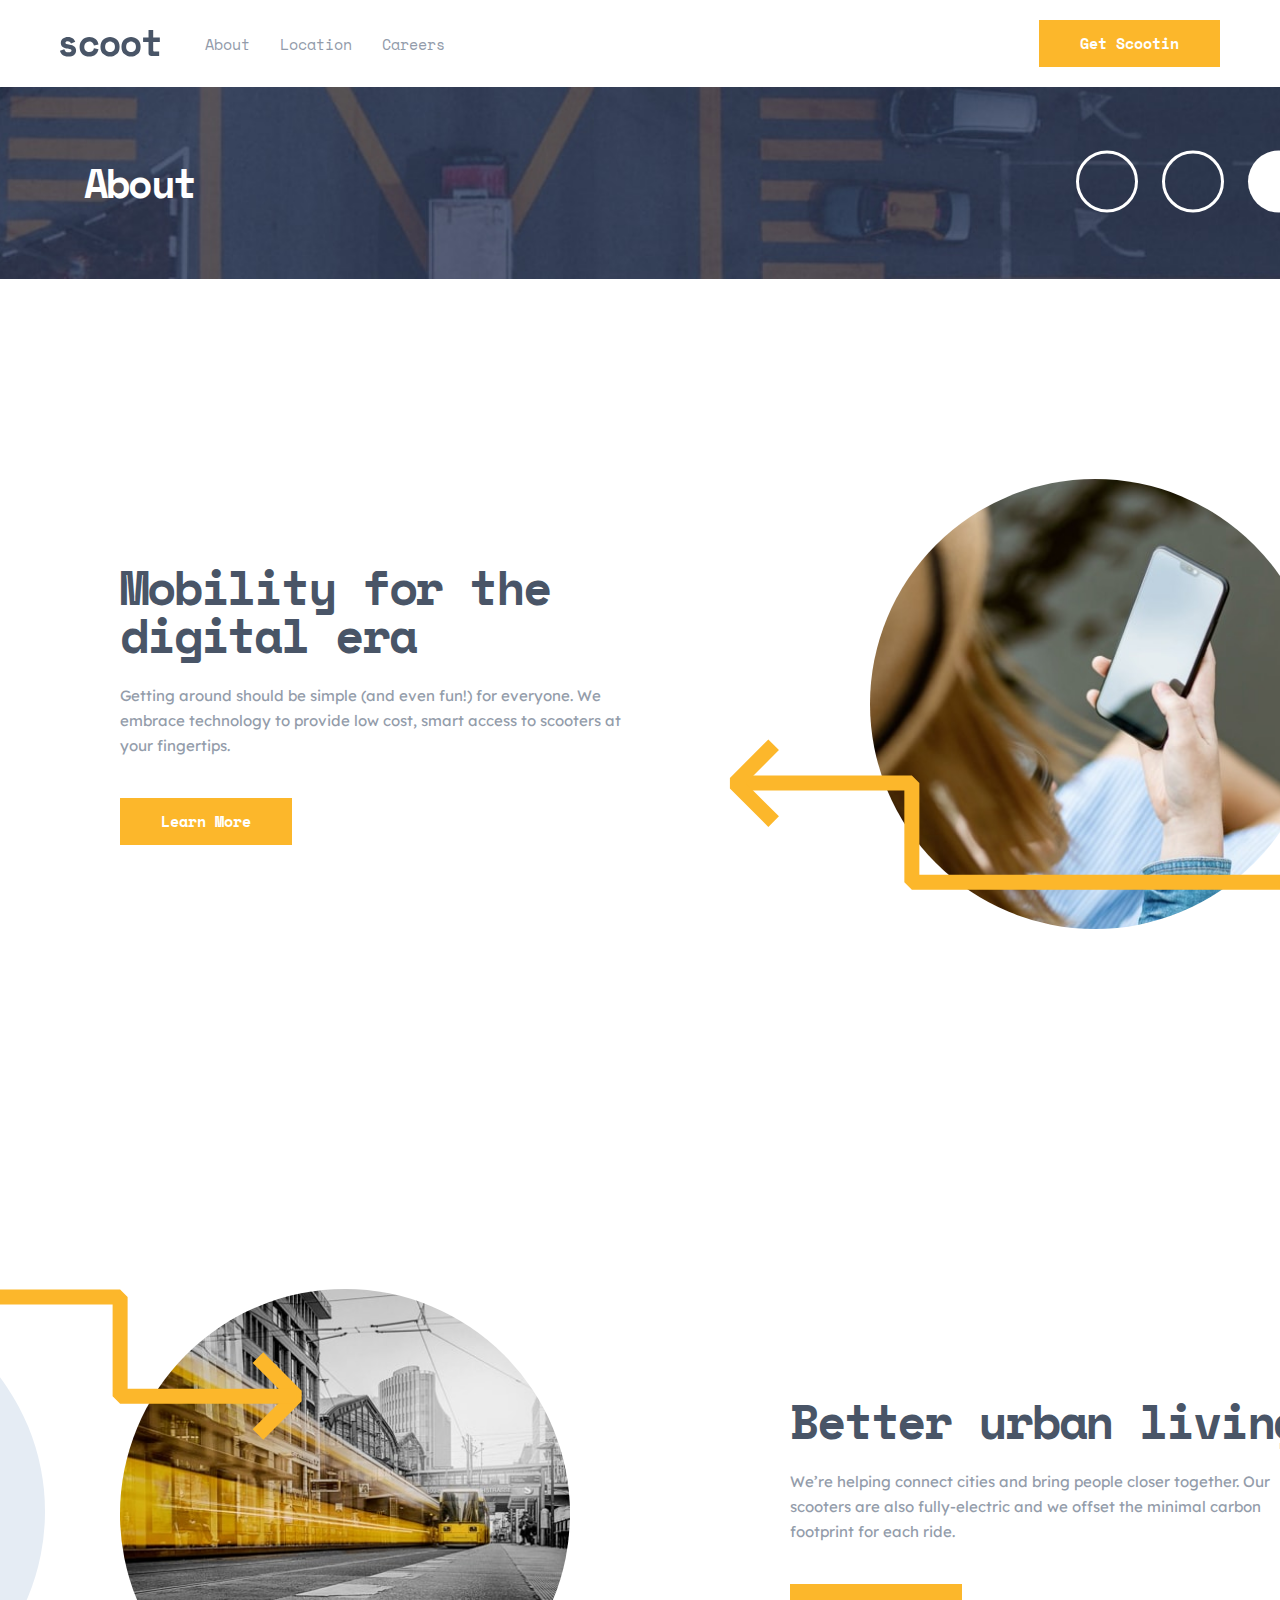
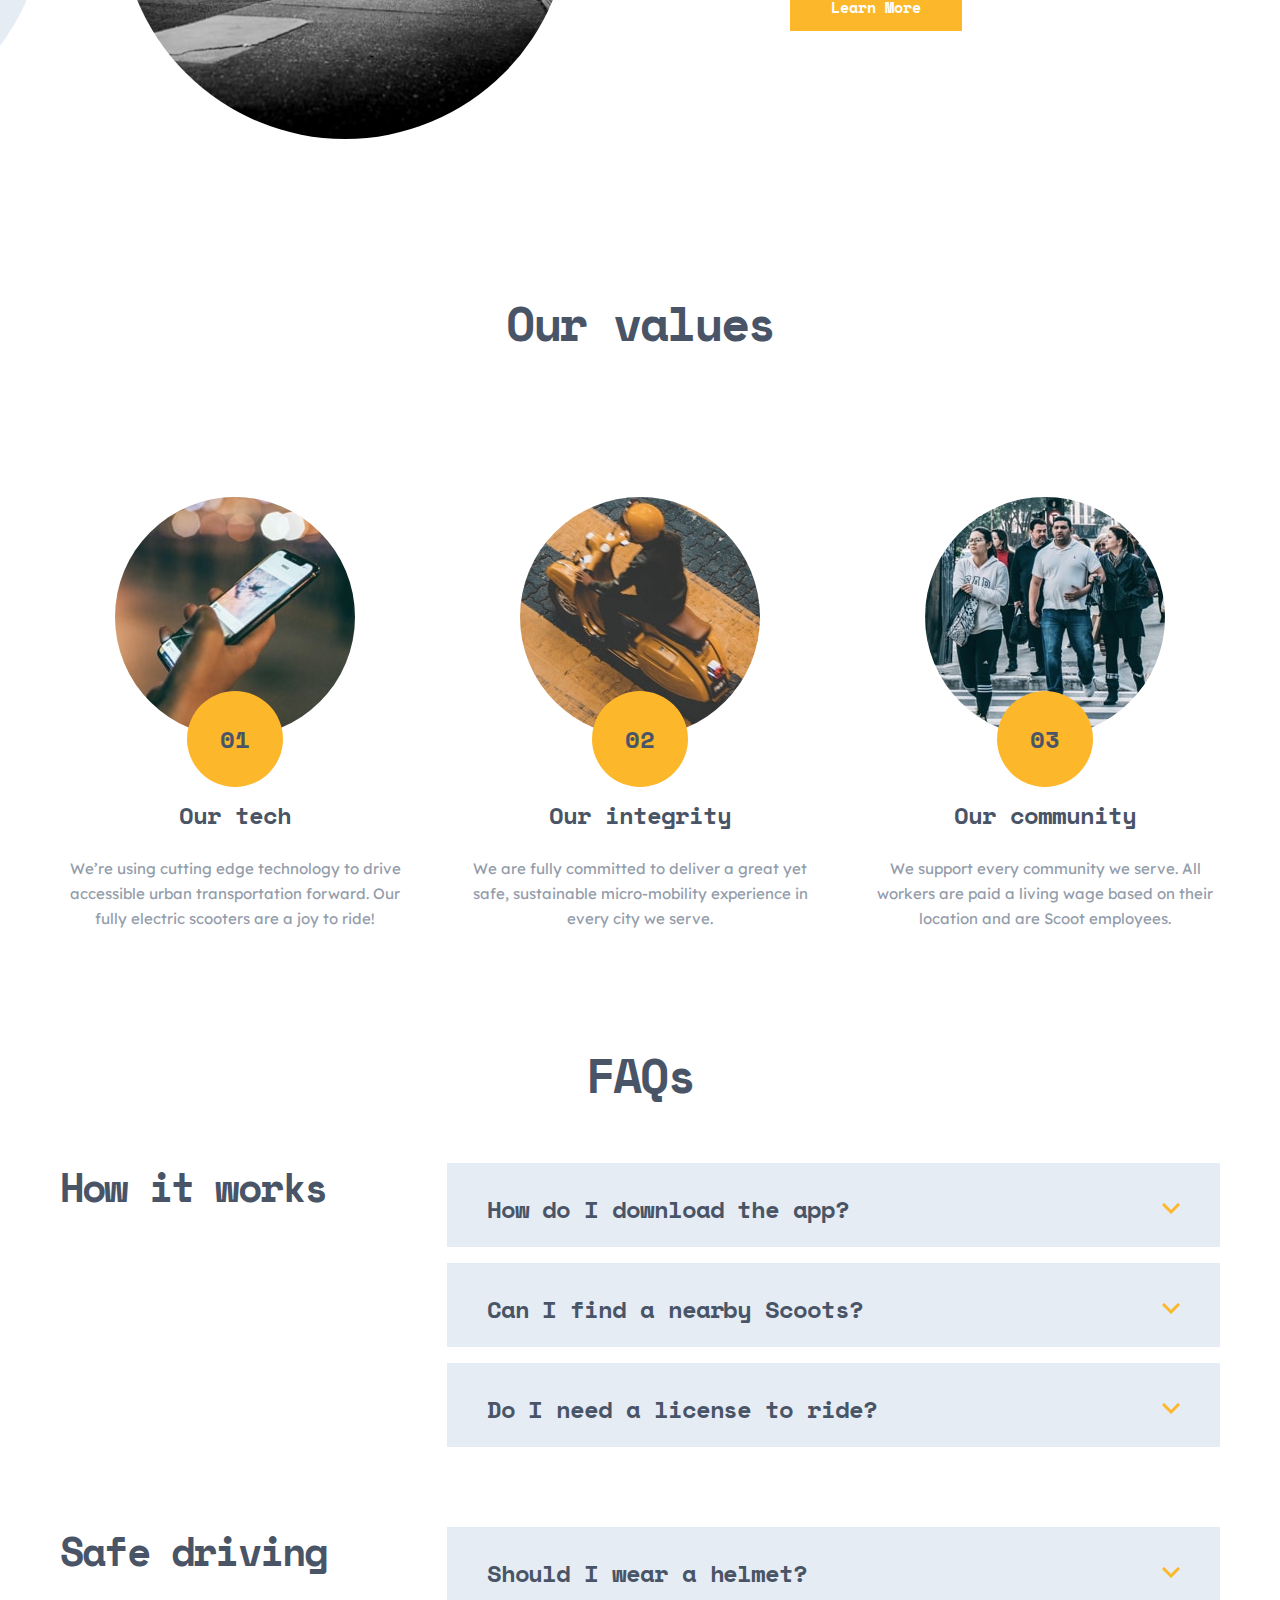
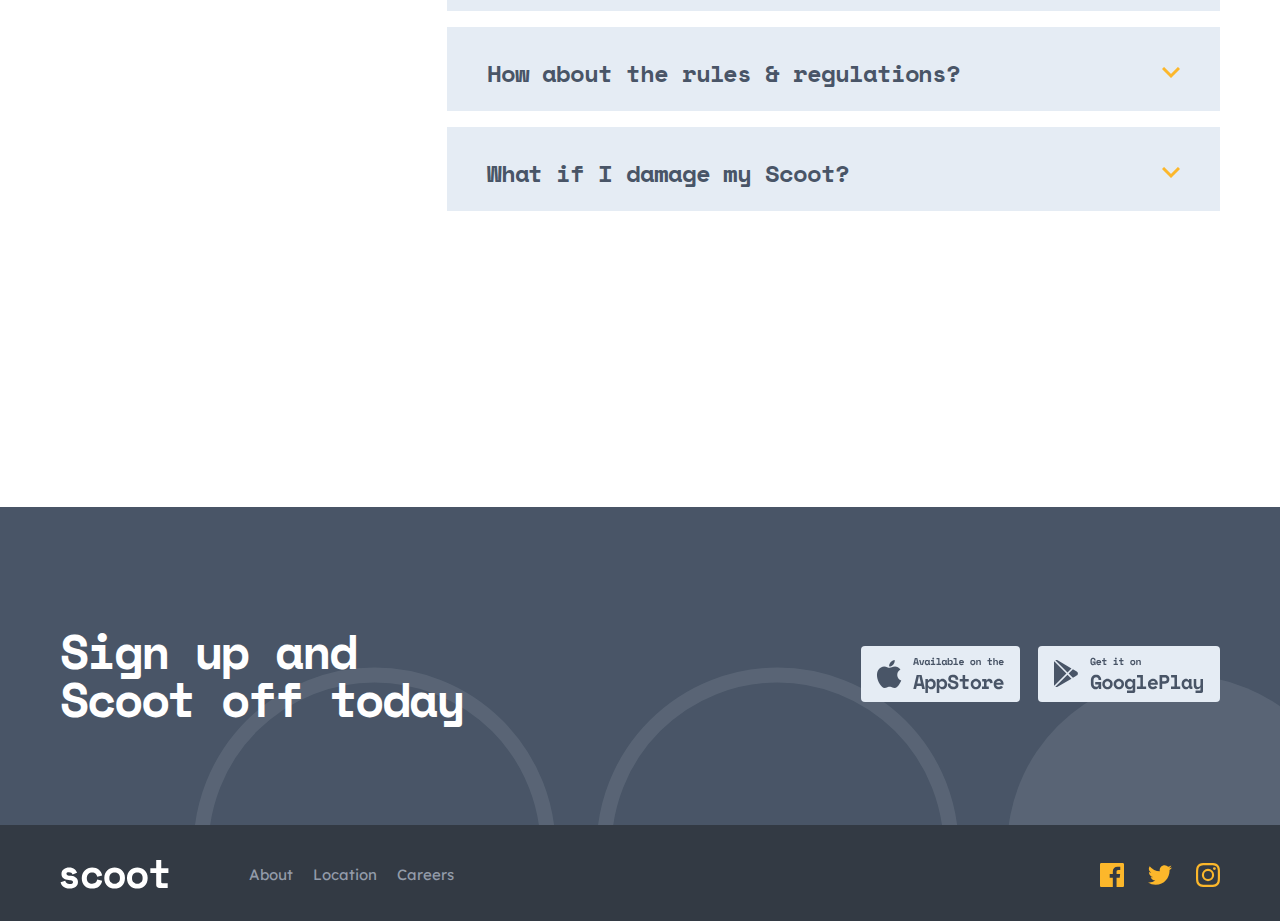
==== about.html @ 7768d201 "petit changement sur la page index et about page" ====
<!DOCTYPE html>
<html lang="en">
  <head>
    <meta charset="UTF-8" />
    <meta name="viewport" content="width=device-width, initial-scale=1.0" />
    <title>Scoot - About</title>
    <link rel="stylesheet" href="./css/about.css" />
    <script src="./js/script.js" defer></script>
  </head>
  <body>
    <div class="modal"></div>

    <nav class="nav container">
      <button type="button" class="nav__hamburger">
        <span class="sr-only">Toggle navigation menu</span>
      </button>
      <a href="index.html" class="logo nav__logo">
        <span class="sr-only">Scoot</span>
      </a>
      <div class="nav__links--mobile">
        <ul>
          <li><a href="about.html" class="link">About</a></li>
          <li><a href="locations.html" class="link">Location</a></li>
          <li><a href="careers.html" class="link">Careers</a></li>
        </ul>
        <a class="btn nav__btn--mobile" href="#download">Get Scootin</a>
      </div>
      <ul class="nav__links links">
        <li><a href="about.html" class="link">About</a></li>
        <li><a href="locations.html" class="link">Location</a></li>
        <li><a href="careers.html" class="link">Careers</a></li>
      </ul>
      <a class="btn nav__btn" href="#download">Get Scootin</a>
    </nav>

    <header class="design-header">
      <div class="container">
        <div class="heading-container">
          <h3>About</h3>
        </div>
      </div>
      <img
        class="white-circles"
        src="./assets/patterns/white-circles.svg"
        alt="" />
    </header>

    <main id="main">
      <div class="position-container">
        <section class="info arrow-pos-1 reverse container">
          <img
            src="./assets/images/digital-era.jpg"
            alt="Person looking at their phone" />
          <div class="info__content">
            <h2>Mobility for the digital era</h2>
            <p>
              Getting around should be simple (and even fun!) for everyone. We
              embrace technology to provide low cost, smart access to scooters
              at your fingertips.
            </p>
            <a href="./about.html" class="btn">Learn More</a>
          </div>
        </section>
      </div>

      <div class="position-container">
        <section class="info .info-2 arrow-pos-2 container">
          <img src="./assets/images/better-living.jpg" alt="City buildings" />
          <div class="info__content">
            <h2>Better urban living</h2>
            <p>
              We’re helping connect cities and bring people closer together. Our
              scooters are also fully-electric and we offset the minimal carbon
              footprint for each ride.
            </p>
            <a href="./locations.html" class="btn">Learn More</a>
          </div>
        </section>
      </div>

      <section class="values">
        <div class="container">
          <h2>Our values</h2>
          <div class="card-container">
            <article class="card">
              <div class="img-box">
                <img
                  src="./assets/images/our-tech.jpg"
                  alt="Persons hand holding a phone" />
                <div class="number__box">
                  <p class="number">01</p>
                </div>
              </div>
              <div class="content-box">
                <h4>Our tech</h4>
                <p>
                  We’re using cutting edge technology to drive accessible urban
                  transportation forward. Our fully electric scooters are a joy
                  to ride!
                </p>
              </div>
            </article>

            <article class="card">
              <div class="img-box">
                <img
                  src="./assets/images/our-integrity.jpg"
                  alt="Person on a bike" />
                <div class="number__box">
                  <p class="number">02</p>
                </div>
              </div>
              <div class="content-box">
                <h4>Our integrity</h4>
                <p>
                  We are fully committed to deliver a great yet safe,
                  sustainable micro-mobility experience in every city we serve.
                </p>
              </div>
            </article>

            <article class="card">
              <div class="img-box">
                <img
                  src="./assets/images/our-community.jpg"
                  alt="group of people walking" />
                <div class="number__box">
                  <p class="number">03</p>
                </div>
              </div>
              <div class="content-box">
                <h4>Our community</h4>
                <p>
                  We support every community we serve. All workers are paid a
                  living wage based on their location and are Scoot employees.
                </p>
              </div>
            </article>
          </div>
        </div>
      </section>

      <section class="faq">
        <div class="container">
          <h2>FAQs</h2>
          <div class="faq__section">
            <h3>How it works</h3>
            <div class="accordion__body">
              <div class="accordion">
                <div class="accordion__item">
                  <div class="accordion__title">
                    <h4 class="label">How do I download the app?</h4>
                    <img src="./assets/icons/chevron.svg" alt="" />
                  </div>
                  <p class="content">
                    To download the Scoot app, you can search “Scoot” in both
                    the App and Google Play stores. An even simpler way to do it
                    would be to click the relevant link at the bottom of this
                    page and you’ll be re-directed to the correct page.
                  </p>
                </div>

                <div class="accordion__item">
                  <div class="accordion__title">
                    <h4 class="label">Can I find a nearby Scoots?</h4>
                    <img src="./assets/icons/chevron.svg" alt="" />
                  </div>
                  <p class="content">
                    Definitely! Simply open up the app and allow us to find your
                    location while using it. We'll show you all of the closest
                    Scoots and some extra useful information.
                  </p>
                </div>

                <div class="accordion__item">
                  <div class="accordion__title">
                    <h4 class="label">Do I need a license to ride?</h4>
                    <img src="./assets/icons/chevron.svg" alt="" />
                  </div>
                  <p class="content">
                    Yup! We provide information inside the app regarding local
                    laws and the license you need to be able to ride our Scoots.
                  </p>
                </div>
              </div>
            </div>
          </div>

          <div class="faq__section">
            <h3>Safe driving</h3>
            <div class="accordion">
              <div class="accordion__item">
                <div class="accordion__title">
                  <h4 class="label">Should I wear a helmet?</h4>
                  <img src="./assets/icons/chevron.svg" alt="" />
                </div>
                <p class="content">
                  Yes, please do! All cities have different laws. But we
                  strongly strongly strongly recommend always wearing a helmet
                  regardless of the local laws. We like you and we want you to
                  be as safe as possible while Scooting.
                </p>
              </div>

              <div class="accordion__item">
                <div class="accordion__title">
                  <h4 class="label">How about the rules & regulations?</h4>
                  <img src="./assets/icons/chevron.svg" alt="" />
                </div>
                <p class="content">
                  Now is not the time to be a rule breaker. Be sure you're
                  complying with all local laws and regulations. Also, just be a
                  good human being. Be sure not to park your Scoot where it can
                  block access to buildings or get in people's way.
                </p>
              </div>

              <div class="accordion__item">
                <div class="accordion__title">
                  <h4 class="label">What if I damage my Scoot?</h4>
                  <img src="./assets/icons/chevron.svg" alt="" />
                </div>
                <p class="content">
                  Be sure to read our terms and conditions carefully. Not the
                  most fun job we know but we make it as clear as possible.
                  There's an option to add insurance for each trip, or you can
                  sign up for annual insurance if you're a regular Scooter.
                </p>
              </div>
            </div>
          </div>
        </div>
      </section>

      <!-- AVANT FOOTER -->
      <section class="cta">
        <div class="container">
          <div class="cta__title">
            <h2>Sign up and Scoot off today</h2>
          </div>
          <div class="cta__buttons">
            <a href="#"
              ><img src="./assets/icons/Apple.svg" alt="App Store"
            /></a>
            <a href="#"
              ><img src="./assets/icons/GooglePlay.svg" alt="Google Play Store"
            /></a>
          </div>
        </div>
      </section>
    </main>

    <!-- FOOTER -->
    <footer class="footer">
      <div class="container">
        <div class="footer__links">
          <img src="./assets/scoot.svg" alt="scoot" />
          <ul class="footer__list">
            <li><a href="./about.html">About</a></li>
            <li><a href="./locations.html">Location</a></li>
            <li><a href="./careers.html">Careers</a></li>
          </ul>
          <div class="social__icons">
            <img src="./assets/icons/facebook.svg" alt="facebook" />
            <img src="./assets/icons/twitter.svg" alt="twitter" />
            <img src="./assets/icons/instagram.svg" alt="instagram" />
          </div>
        </div>
      </div>
    </footer>
  </body>
</html>
---- css/about.css ----
@import url("https://fonts.googleapis.com/css2?family=Lexend+Deca:wght@200;300;400&family=Space+Mono:wght@400;700&display=swap");
* {
  margin: 0;
  padding: 0;
  box-sizing: border-box;
}

html {
  font-size: 62.5%;
  overflow-x: hidden;
  min-width: 100vw;
}

body {
  font-family: "Lexend Deca", sans-serif;
  overflow-x: hidden;
  min-width: 100vw;
}
body h1,
body h2,
body h3,
body h4 {
  font-family: "Space Mono", monospace;
  color: #495567;
}
body h1 {
  font-size: 5.6rem;
  line-height: 5.6rem;
  letter-spacing: -2.5px;
}
body h2 {
  font-size: 4.8rem;
  font-weight: 700;
  line-height: 4.8rem;
  letter-spacing: -2.14px;
}
body h3 {
  font-size: 4rem;
  line-height: 4.8rem;
  letter-spacing: -1.79px;
}
body h4 {
  font-size: 2.4rem;
  line-height: 2.8rem;
  letter-spacing: -1.07px;
}
body p {
  font-size: 1.5rem;
  font-weight: 400;
  line-height: 2.5rem;
  color: #939caa;
}
body ul {
  list-style: none;
}
body a {
  text-decoration: none;
  color: #939caa;
}
body section {
  padding-top: 12rem;
}
body img {
  max-width: 100%;
}

.container {
  max-width: 120rem;
  margin: 0 auto;
  padding-inline: 2rem;
}

/* ----------------------- */
/* Navmenu */
/* ----------------------- */
.modal {
  background: linear-gradient(rgba(0, 0, 0, 0.85), rgba(0, 0, 0, 0.75));
  opacity: 0;
  transition: 0.2s ease-in;
}

.modal--active {
  position: fixed;
  inset: 0;
  opacity: 1;
  z-index: 1;
}

.nav {
  display: flex;
  flex-direction: row;
  justify-content: space-between;
  align-items: center;
  background: #fff;
  padding-block: 2rem;
  z-index: 1;
  position: relative;
}

.nav__logo {
  background: url("../assets/logo.svg") no-repeat center/contain;
  display: inline-block;
  width: 7.5rem;
  height: 2rem;
  margin: 0 auto;
}

.nav__links--mobile {
  display: flex;
  flex-direction: column;
  justify-content: space-between;
  align-items: flex-start;
  background-color: #495567;
  text-align: left;
  position: absolute;
  top: 8.7rem;
  left: -100%;
  width: 25.6rem;
  visibility: hidden;
  opacity: 0;
  height: calc(100vh - 6.4rem);
  padding: 4rem 1.5rem 1.5rem;
  transition: left 0.2s ease-out, opacity 0.2s ease-out;
}

.nav__links--mobile .link {
  color: #fff;
}

.nav__links--mobile .link:hover {
  color: #fcb72b;
}

.nav__links--active {
  visibility: visible;
  opacity: 1;
  left: 0;
}

.nav__hamburger {
  background: url("../assets/icons/hamburger.svg") no-repeat center/cover;
  width: 2rem;
  height: 1.6rem;
  display: inline-block;
  border: none;
  cursor: pointer;
}

.nav__hamburger:focus {
  outline: 3px dashed #fcb72b;
}

.nav__hamburger--active {
  background: url("../assets/icons/close.svg") no-repeat center/cover;
}

.nav__links {
  display: none;
}

.nav__btn {
  display: none;
}

@media screen and (min-width: 768px) {
  .nav__hamburger {
    display: none;
  }
  .nav__logo {
    width: 10rem;
    height: 3rem;
    margin: 0;
  }
  .nav__links {
    display: flex;
    flex-direction: row;
    justify-content: space-between;
    align-items: center;
    margin-left: 4rem;
  }
  .nav__links li:not(:last-child) {
    margin-right: 2rem;
  }
  .nav__btn {
    display: inline-block;
    margin-left: auto;
  }
  .nav__links--mobile {
    display: none;
  }
}
.btn {
  display: inline-block;
  font-family: "Space Mono", sans-serif;
  font-size: 1.5rem;
  font-weight: 700;
  line-height: 2.5rem;
  text-align: center;
  background-color: #fcb72b;
  color: #fff;
  border: 1px solid transparent;
  padding: 1rem 4rem;
  text-decoration: none;
  transition: all 0.25s ease-in-out;
  cursor: pointer;
}
.btn:hover {
  border-color: #fcb72b;
  background-color: transparent;
  color: #fcb72b;
}

.btn-outline {
  background-color: transparent;
  border-color: #fcb72b;
  color: #fcb72b;
}
.btn-outline:hover {
  background-color: #fcb72b;
  color: #fff;
}

.link {
  color: #929baa;
  display: inline-block;
  font-family: "Space Mono", monospace;
  font-size: 1.5rem;
  padding: 0.5rem;
  transition: 0.2s ease-out;
}
.link:hover, .link:active, .link:focus {
  color: #fcb72c;
}

.sr-only {
  position: absolute;
  width: 1px;
  height: 1px;
  padding: 0;
  margin: -1px;
  overflow: hidden;
  clip: rect(0, 0, 0, 0);
  border: 0;
}

/* ----------------------- */
/* CTA section */
/* ----------------------- */
.cta {
  background: url("../assets/patterns/semi-circles.svg") no-repeat;
  background-position: 160% 100%;
  background-color: #495567;
  padding-bottom: 10.2rem;
}

.cta .container {
  display: flex;
  justify-content: space-between;
  align-items: center;
}

.cta .cta__title {
  flex-basis: 45rem;
}

.cta__title h2 {
  color: #fff;
}

.cta .cta__buttons {
  display: flex;
  justify-content: space-between;
  align-items: center;
  gap: 1.8rem;
}

@media screen and (max-width: 1024px) {
  .cta {
    background-position: 90% 100%;
    padding-bottom: 10.2rem;
  }
  .cta .container {
    flex-direction: column;
  }
  .cta .cta__title {
    flex-basis: 10rem;
    width: 45rem;
    text-align: center;
    margin-bottom: 4rem;
  }
  .cta__title h2 {
    color: #fff;
  }
  .cta .cta__buttons {
    display: flex;
    justify-content: space-between;
    align-items: center;
    gap: 1.8rem;
  }
}
@media screen and (max-width: 768px) {
  .cta .cta__title {
    width: 30rem;
  }
  .cta .cta__title h2 {
    font-size: 3.2rem;
    line-height: 3.2rem;
  }
}
/* ----------------------- */
/* footer */
/* ----------------------- */
.footer {
  background-color: #333a44;
  padding: 6.4rem 0 8.8rem 0;
}

.footer__links {
  display: flex;
  flex-direction: column;
  justify-content: center;
  align-items: center;
  gap: 4rem;
}

.footer__list {
  text-align: center;
  margin-bottom: 8.5rem;
}

.footer__list li {
  margin-bottom: 1.6rem;
}

.footer__list li a {
  font-size: 1.5rem;
  transition: color 0.25s ease-out;
}

.footer__list li a:hover {
  color: #fcb72b;
}

.footer__links .social__icons {
  display: flex;
  justify-content: center;
  align-items: center;
  gap: 2.4rem;
}

.footer {
  padding: 3.5rem 0 3.2rem 0;
}

.footer__links {
  flex-direction: row;
  justify-content: flex-start;
}

.footer__list {
  display: flex;
  justify-content: space-between;
  align-items: center;
  gap: 2rem;
  text-align: left;
  margin-bottom: 0;
  margin-left: 4rem;
}

.footer__list li {
  margin-bottom: 0;
}

.social__icons {
  cursor: pointer;
  margin-left: auto;
}
.social__icons:hover {
  color: white;
}

@media screen and (max-width: 768px) {
  .footer__links {
    flex-direction: column;
    margin-top: 6.4rem;
  }
  .footer__list {
    flex-direction: column;
    margin-left: 0;
  }
  .social__icons {
    margin-left: 0;
    margin-block: 8.5rem;
  }
}
/* ----------------------- */
/* Header Section */
/* ----------------------- */
.design-header {
  background: url("../assets/images/about-hero-desktop.jpg") no-repeat;
  background-size: cover;
  background-position: center;
  padding-block: 7.2rem;
}

.careers {
  background: url("../assets/images/careers-locations-hero-desktop.jpg") no-repeat;
  background-size: cover;
  background-position: center;
}

.design-header .container {
  max-width: min(90%, 120rem);
  margin: 0 auto;
  position: relative;
}

.design-header h3 {
  color: #fff;
}

.design-header .white-circles {
  position: absolute;
  top: 15rem;
  right: -3rem;
}

@media screen and (max-width: 768px) {
  .design-header .white-circles {
    display: none;
  }
  .design-header .heading-container {
    text-align: center;
  }
}
/* ----------------------- */
/* Info */
/* ----------------------- */
.info {
  display: flex;
  justify-content: space-between;
  align-items: center;
  text-align: left;
  gap: 22rem;
  padding: 20rem 0 16rem 0;
}

.position-container {
  position: relative;
  min-width: 144rem;
  max-width: 144rem;
  margin: 0 auto;
}

.info::before {
  content: url("../assets/patterns/left-upward-arrow.svg");
  position: absolute;
}

.arrow-pos-2::before {
  content: url("../assets/patterns/right-arrow.svg");
  position: absolute;
  top: 20rem;
  left: -15rem;
}

.arrow-pos-2::after {
  content: url("../assets/patterns/circle.svg");
  position: absolute;
  left: -40rem;
}

.info::after {
  content: url("../assets/patterns/circle.svg");
  position: absolute;
  top: 20rem;
  z-index: -1;
  right: -38rem;
}

.arrow-pos-1::before {
  right: -3rem;
  top: 46rem;
}

.arrow-pos-3::before {
  right: -42.5rem;
  top: 28rem;
}

.info img {
  width: 45rem;
  height: 45rem;
  border-radius: 50%;
}

.info__content p {
  margin: 2.4rem 0 4rem 0;
}

.reverse {
  flex-direction: row-reverse;
}

@media screen and (max-width: 1024px) {
  .position-container {
    min-width: auto;
    max-width: 100%;
    margin: 0 auto;
  }
  .info {
    flex-direction: column;
    justify-content: center;
    align-items: center;
    text-align: center;
    gap: 5rem;
  }
  .info img {
    width: 45rem;
  }
  .info__content {
    max-width: 50rem;
  }
}
@media screen and (max-width: 768px) {
  .position-container {
    min-width: auto;
    max-width: 100%;
    margin: 0 auto;
  }
  .info {
    overflow: hidden;
  }
  .info::after {
    display: none;
  }
  .info img {
    width: 30rem;
    height: 30rem;
  }
  .arrow-pos-1::before {
    right: -40rem;
    top: 37rem;
  }
  .info h2 {
    font-size: 3.2rem;
    line-height: 3.2rem;
  }
  .info__content p {
    margin: 2.4rem auto;
  }
  .info p {
    text-align: center;
    max-width: 30rem;
  }
  .arrow-pos-2::before {
    top: 20rem;
    left: -20rem;
  }
  .arrow-pos-3::before {
    right: -50rem;
    top: 20rem;
  }
}
/* ----------------------- */
/* Values */
/* ----------------------- */
.values {
  padding-top: 0;
}

.values h2 {
  margin-bottom: 15rem;
  text-align: center;
}

.values .card-container {
  display: flex;
  justify-content: space-between;
  align-items: center;
  gap: 3rem;
}

.values .card-container .card {
  display: flex;
  flex-direction: column;
  justify-content: center;
  align-items: center;
  text-align: center;
  gap: 3.2rem;
}

.values .card-container .card .img-box img {
  width: 24rem;
  height: 24rem;
  border-radius: 50%;
}

.values .card-container .card .img-box {
  position: relative;
  display: flex;
  flex-direction: column;
  justify-content: center;
  align-items: center;
}

.values .card-container .card .img-box .number__box {
  background-color: #fcb72b;
  border-radius: 50%;
  width: 9.6rem;
  height: 9.6rem;
  display: flex;
  justify-content: center;
  align-items: center;
  text-align: center;
  position: absolute;
  bottom: -5rem;
}

.values .card-container .card .img-box .number__box p {
  font-size: 2.4rem;
  font-family: "Space Mono", sans-serif;
  font-weight: 700;
  color: #495567;
}

.values .card-container .card .content-box {
  margin-top: 3.2rem;
}

.values .card-container .card .content-box h4 {
  margin-bottom: 2.7rem;
}

.card-container p {
  max-width: 35rem;
}

@media screen and (max-width: 1024px) {
  .values .card-container {
    flex-direction: column;
  }
}
/* ----------------------- */
/* Faqs */
/* ----------------------- */
.faq {
  padding-bottom: 28rem;
}
.faq p {
  max-width: 65rem;
}

.faq h2 {
  text-align: center;
}

.faq__section {
  display: grid;
  grid-template-columns: 3fr 6fr;
  margin-top: 6.4rem;
}

.accordion__item {
  background-color: #e5ecf4;
  padding: 3.2rem 4rem 0 4rem;
  margin-bottom: 1.6rem;
  position: relative;
  transition: background 0.25s ease-in-out;
}

.accordion__item:hover {
  background-color: #fff4df;
}

.accordion__title {
  display: flex;
  justify-content: space-between;
  align-items: center;
  margin-bottom: 2.4rem;
  cursor: pointer;
}

.accordion__item .content {
  color: #495567;
  position: relative;
  height: 0;
  transition: 0.25s;
  overflow: hidden;
}

.accordion__item.active .content {
  height: auto;
  padding-bottom: 3.2rem;
}

.accordiong__item.active .accordion__title img {
  transform: rotate(90deg);
}

@media screen and (max-width: 1024px) {
  .faq .faq__section {
    grid-template-columns: 1fr;
    gap: 3.2rem;
  }
  .faq .faq__section h3 {
    text-align: center;
  }
  .faq {
    padding-bottom: 12rem;
  }
}/*# sourceMappingURL=about.css.map */
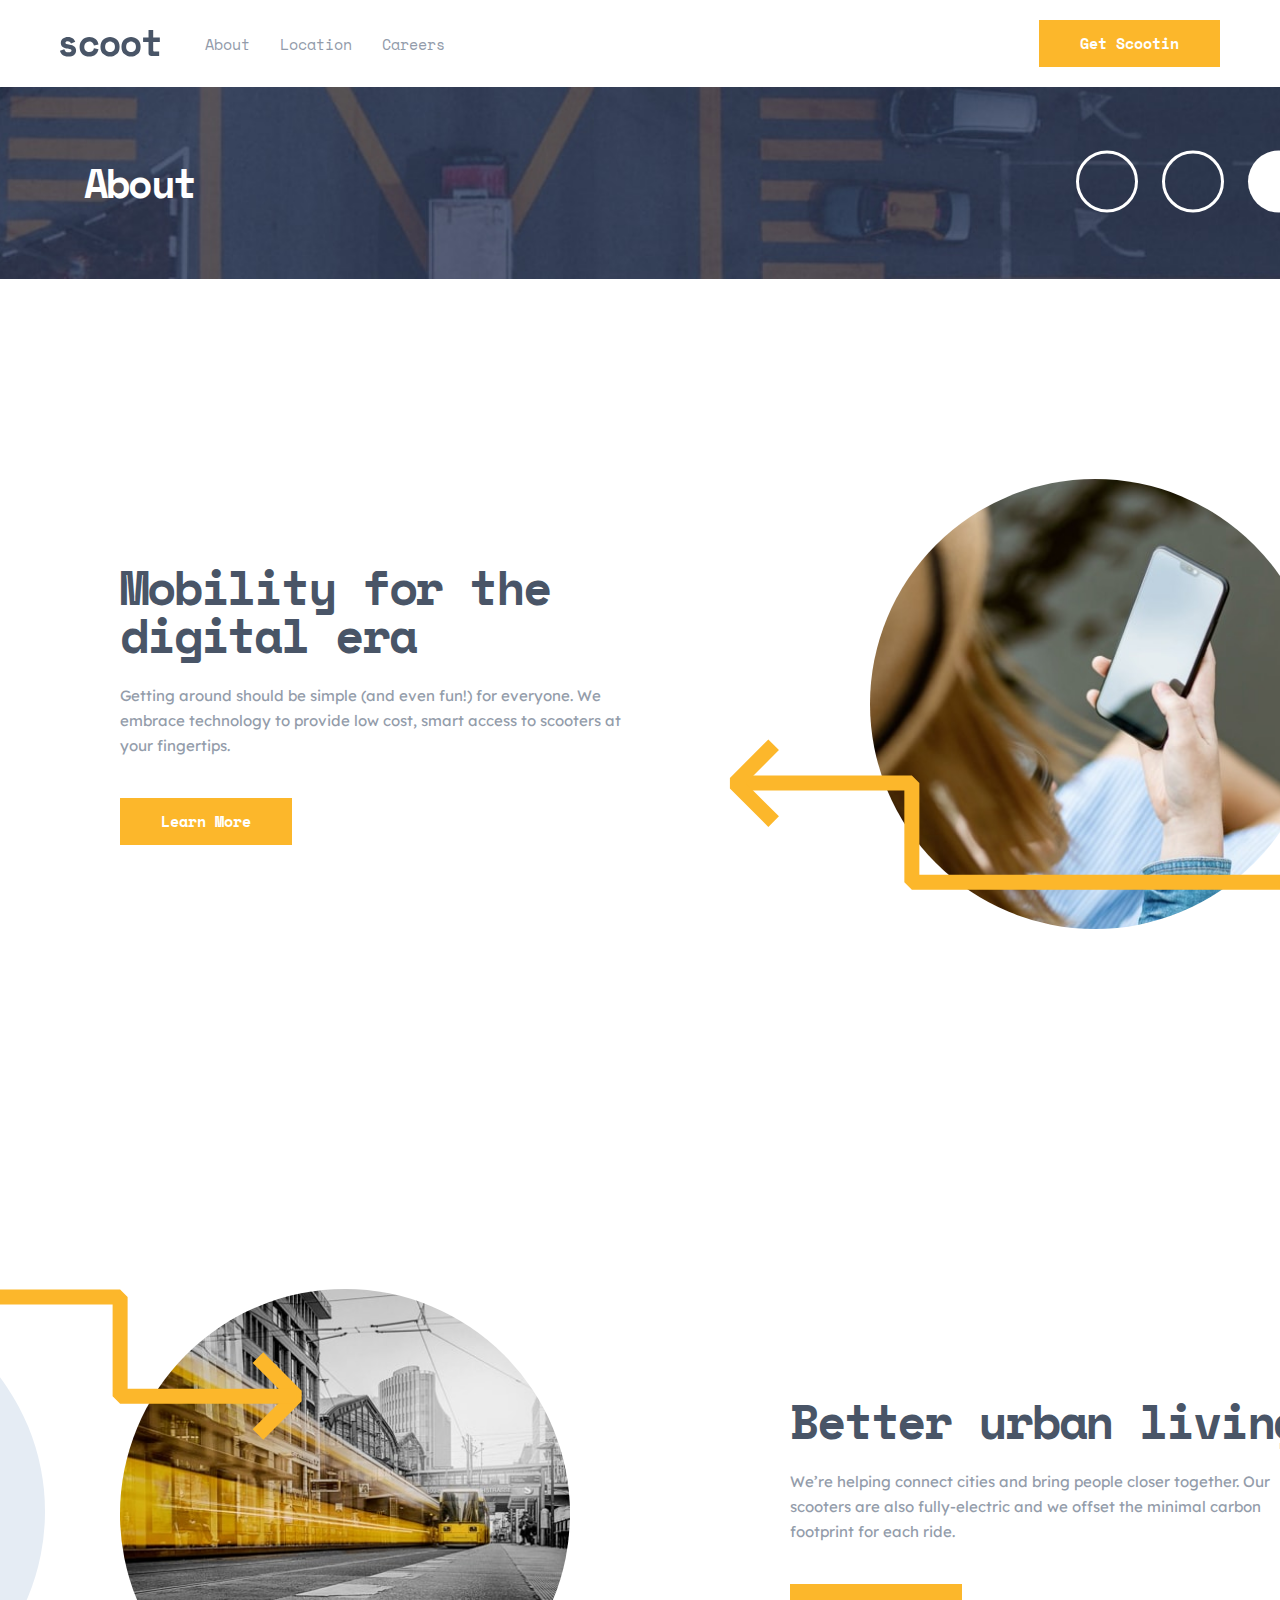
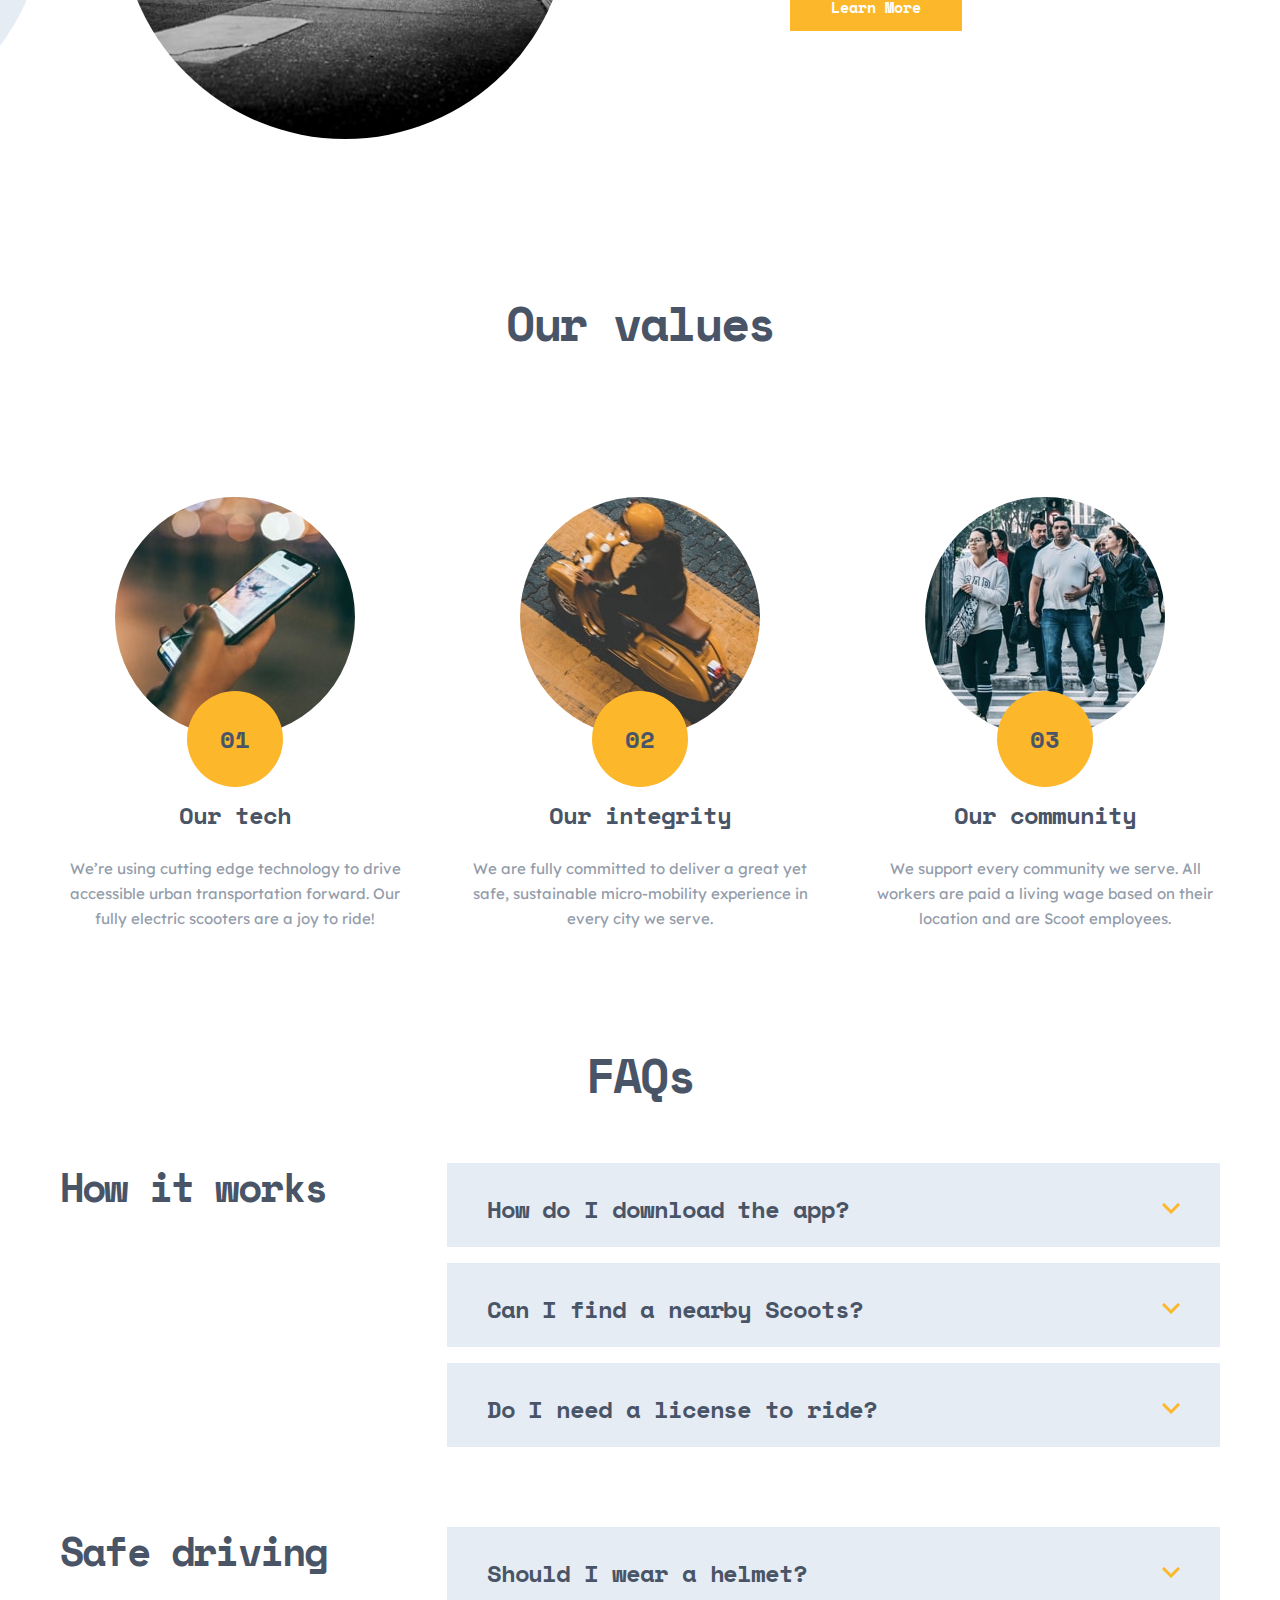
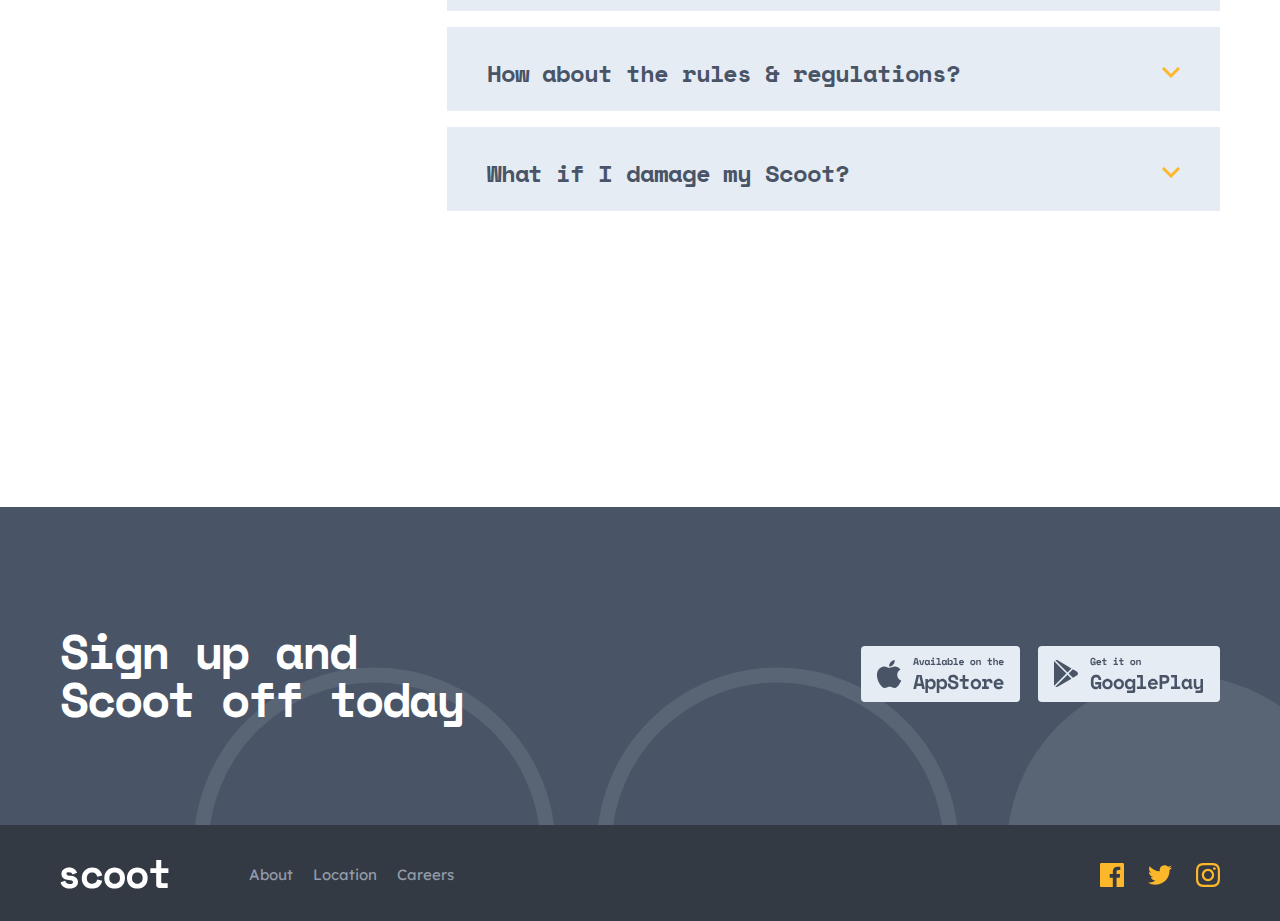
==== commit ce7683b7: "petit touches sur social icons on hover et text align sur certains header" ====
--- a/about.html
+++ b/about.html
@@ -261,9 +261,38 @@
             <li><a href="./careers.html">Careers</a></li>
           </ul>
           <div class="social__icons">
-            <img src="./assets/icons/facebook.svg" alt="facebook" />
-            <img src="./assets/icons/twitter.svg" alt="twitter" />
-            <img src="./assets/icons/instagram.svg" alt="instagram" />
+            <svg
+              class="social__iconhover"
+              width="24"
+              height="24"
+              viewBox="0 0 24 24"
+              fill="#FCB72B"
+              xmlns="http://www.w3.org/2000/svg">
+              <path
+                d="M22.675 0H1.325C0.593 0 0 0.593 0 1.325V22.676C0 23.407 0.593 24 1.325 24H12.82V14.706H9.692V11.084H12.82V8.413C12.82 5.313 14.713 3.625 17.479 3.625C18.804 3.625 19.942 3.724 20.274 3.768V7.008L18.356 7.009C16.852 7.009 16.561 7.724 16.561 8.772V11.085H20.148L19.681 14.707H16.561V24H22.677C23.407 24 24 23.407 24 22.675V1.325C24 0.593 23.407 0 22.675 0Z" />
+            </svg>
+            <svg
+              class="social__iconhover"
+              width="24"
+              height="20"
+              viewBox="0 0 24 20"
+              fill="#FCB72B"
+              xmlns="http://www.w3.org/2000/svg">
+              <path
+                d="M24 2.557C23.117 2.949 22.168 3.213 21.172 3.332C22.189 2.723 22.97 1.758 23.337 0.608001C22.386 1.172 21.332 1.582 20.21 1.803C19.313 0.846001 18.032 0.248001 16.616 0.248001C13.437 0.248001 11.101 3.214 11.819 6.293C7.728 6.088 4.1 4.128 1.671 1.149C0.381 3.362 1.002 6.257 3.194 7.723C2.388 7.697 1.628 7.476 0.965 7.107C0.911 9.388 2.546 11.522 4.914 11.997C4.221 12.185 3.462 12.229 2.69 12.081C3.316 14.037 5.134 15.46 7.29 15.5C5.22 17.123 2.612 17.848 0 17.54C2.179 18.937 4.768 19.752 7.548 19.752C16.69 19.752 21.855 12.031 21.543 5.106C22.505 4.411 23.34 3.544 24 2.557Z" />
+            </svg>
+            <svg
+              class="social__iconhover"
+              width="24"
+              height="24"
+              viewBox="0 0 24 24"
+              fill="#FCB72B"
+              xmlns="http://www.w3.org/2000/svg">
+              <path
+                fill-rule="evenodd"
+                clip-rule="evenodd"
+                d="M12 0C8.741 0 8.333 0.014 7.053 0.072C2.695 0.272 0.273 2.69 0.073 7.052C0.014 8.333 0 8.741 0 12C0 15.259 0.014 15.668 0.072 16.948C0.272 21.306 2.69 23.728 7.052 23.928C8.333 23.986 8.741 24 12 24C15.259 24 15.668 23.986 16.948 23.928C21.302 23.728 23.73 21.31 23.927 16.948C23.986 15.668 24 15.259 24 12C24 8.741 23.986 8.333 23.928 7.053C23.732 2.699 21.311 0.273 16.949 0.073C15.668 0.014 15.259 0 12 0ZM12 2.163C15.204 2.163 15.584 2.175 16.85 2.233C20.102 2.381 21.621 3.924 21.769 7.152C21.827 8.417 21.838 8.797 21.838 12.001C21.838 15.206 21.826 15.585 21.769 16.85C21.62 20.075 20.105 21.621 16.85 21.769C15.584 21.827 15.206 21.839 12 21.839C8.796 21.839 8.416 21.827 7.151 21.769C3.891 21.62 2.38 20.07 2.232 16.849C2.174 15.584 2.162 15.205 2.162 12C2.162 8.796 2.175 8.417 2.232 7.151C2.381 3.924 3.896 2.38 7.151 2.232C8.417 2.175 8.796 2.163 12 2.163ZM5.838 12C5.838 8.597 8.597 5.838 12 5.838C15.403 5.838 18.162 8.597 18.162 12C18.162 15.404 15.403 18.163 12 18.163C8.597 18.163 5.838 15.403 5.838 12ZM12 16C9.791 16 8 14.21 8 12C8 9.791 9.791 8 12 8C14.209 8 16 9.791 16 12C16 14.21 14.209 16 12 16ZM16.965 5.595C16.965 4.8 17.61 4.155 18.406 4.155C19.201 4.155 19.845 4.8 19.845 5.595C19.845 6.39 19.201 7.035 18.406 7.035C17.61 7.035 16.965 6.39 16.965 5.595Z" />
+            </svg>
           </div>
         </div>
       </div>
--- a/css/about.css
+++ b/css/about.css
@@ -113,7 +113,7 @@
   background-color: #495567;
   text-align: left;
   position: absolute;
-  top: 8.7rem;
+  top: 6rem;
   left: -100%;
   width: 25.6rem;
   visibility: hidden;
@@ -187,6 +187,14 @@
   }
   .nav__links--mobile {
     display: none;
+  }
+}
+@media screen and (min-width: 1px) and (max-width: 700px) {
+  .nav .nav__btn {
+    display: none;
+  }
+  .nav__logo {
+    margin: 0 auto;
   }
 }
 .btn {
@@ -307,6 +315,26 @@
     line-height: 3.2rem;
   }
 }
+@media screen and (max-width: 375px) {
+  .cta {
+    background: url("../assets/patterns/semi-circles.svg") no-repeat;
+    background-position: 77% 100%;
+    background-color: #495567;
+    background-attachment: absolute;
+    padding-bottom: 10.2rem;
+  }
+  .cta .cta__title {
+    margin-bottom: 0;
+  }
+  .cta .cta__title h2 {
+    font-size: 3.2rem;
+    line-height: 3.2rem;
+    max-width: 30rem;
+  }
+  .cta .cta__buttons {
+    width: 25.6rem;
+  }
+}
 /* ----------------------- */
 /* footer */
 /* ----------------------- */
@@ -375,8 +403,9 @@
   cursor: pointer;
   margin-left: auto;
 }
-.social__icons:hover {
-  color: white;
+
+.social__iconhover:hover {
+  fill: #e5ecf4;
 }
 
 @media screen and (max-width: 768px) {
@@ -403,12 +432,6 @@
   padding-block: 7.2rem;
 }
 
-.careers {
-  background: url("../assets/images/careers-locations-hero-desktop.jpg") no-repeat;
-  background-size: cover;
-  background-position: center;
-}
-
 .design-header .container {
   max-width: min(90%, 120rem);
   margin: 0 auto;
@@ -426,10 +449,21 @@
 }
 
 @media screen and (max-width: 768px) {
+  .design-header h3 {
+    font-size: 5.6rem;
+    line-height: 5.6rem;
+    letter-spacing: -1.7857142687px;
+  }
+}
+@media screen and (max-width: 375px) {
   .design-header .white-circles {
     display: none;
   }
-  .design-header .heading-container {
+  .design-header h3 {
+    font-family: Space Mono;
+    font-size: 4rem;
+    line-height: 4rem;
+    letter-spacing: -1.7857142687px;
     text-align: center;
   }
 }
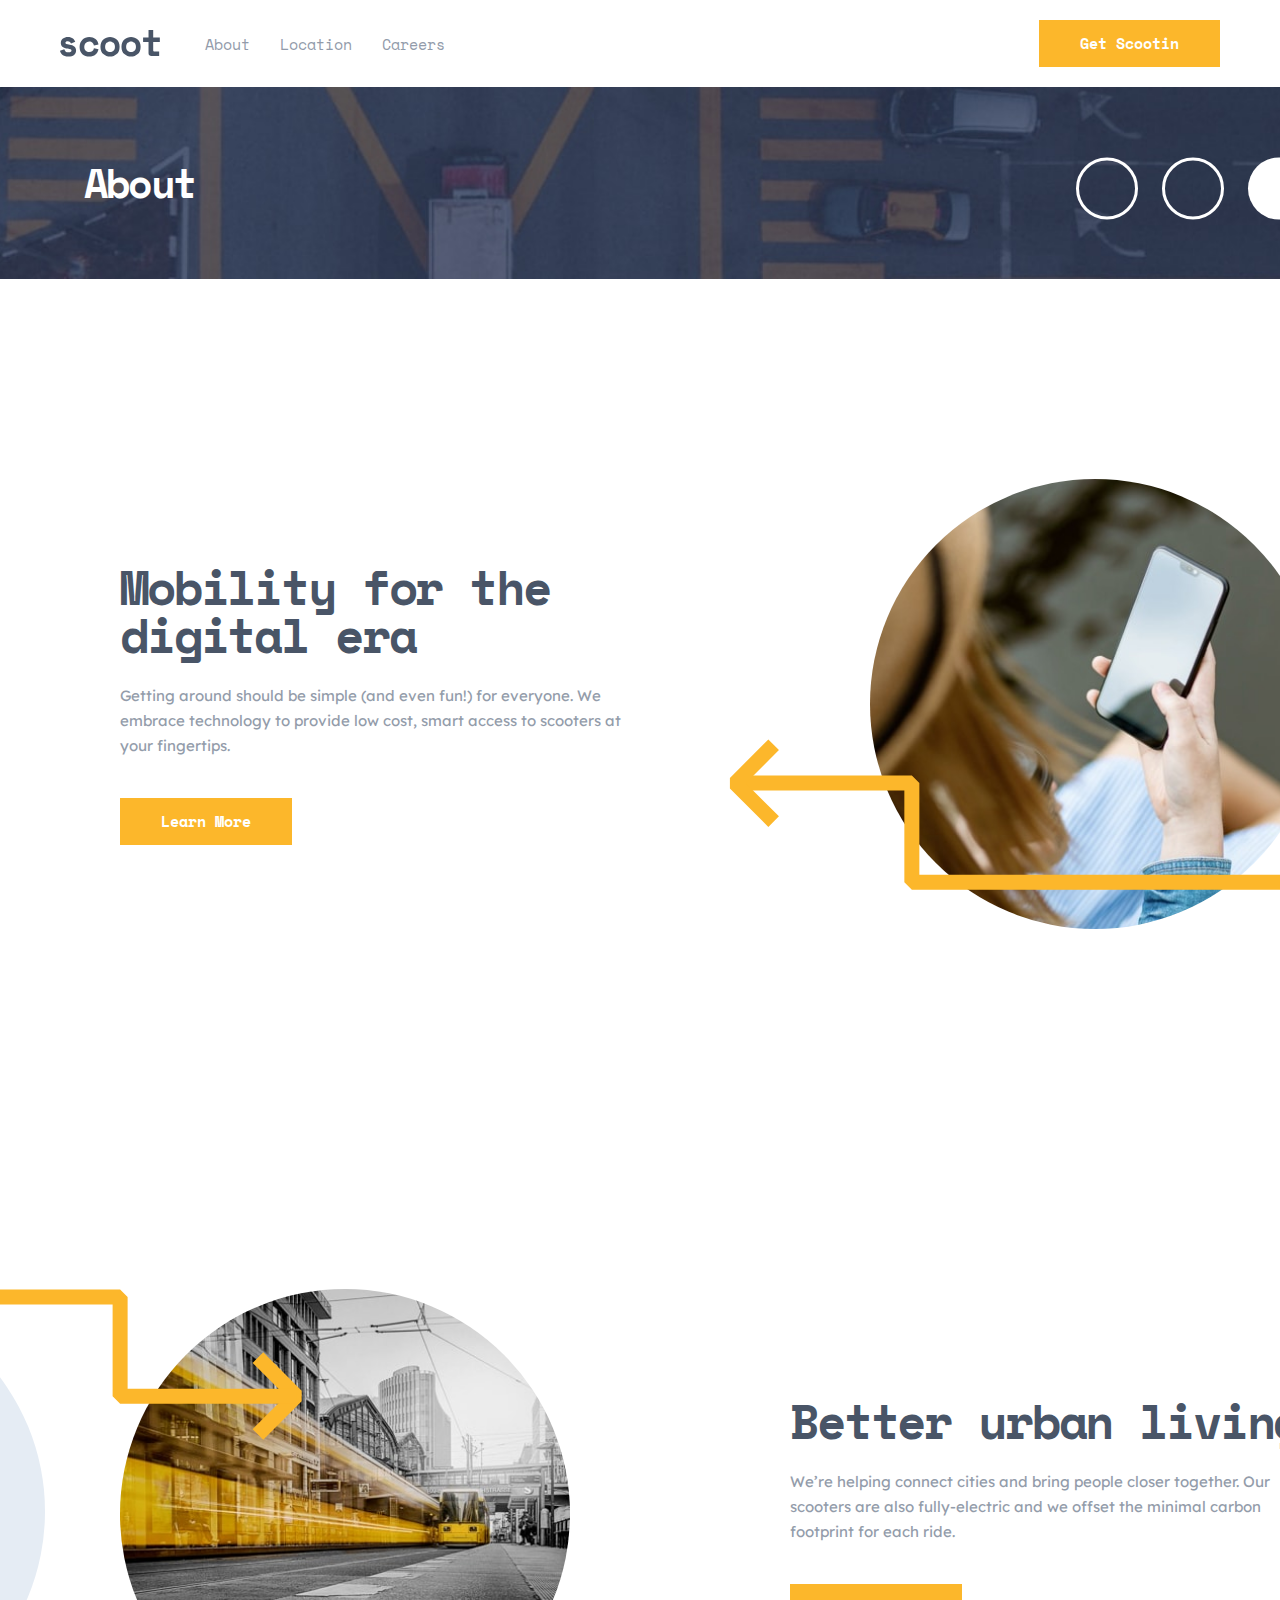
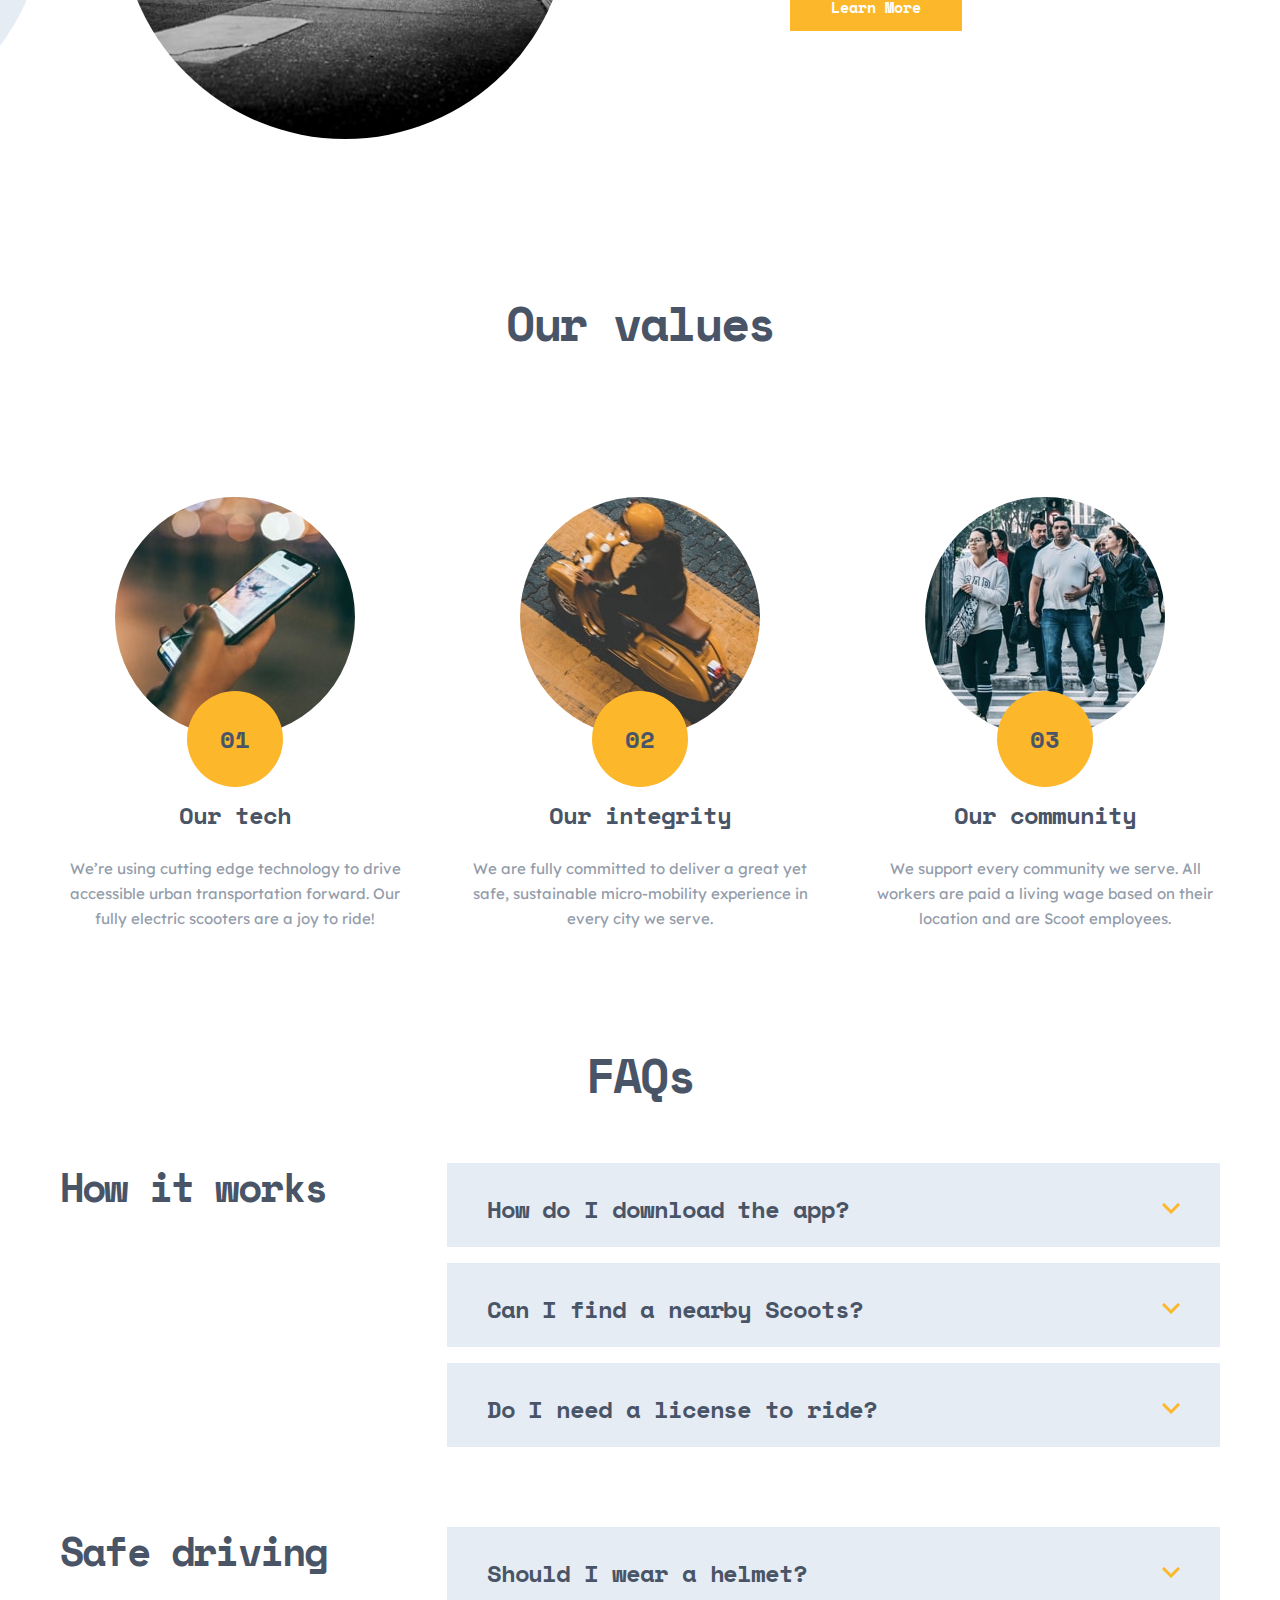
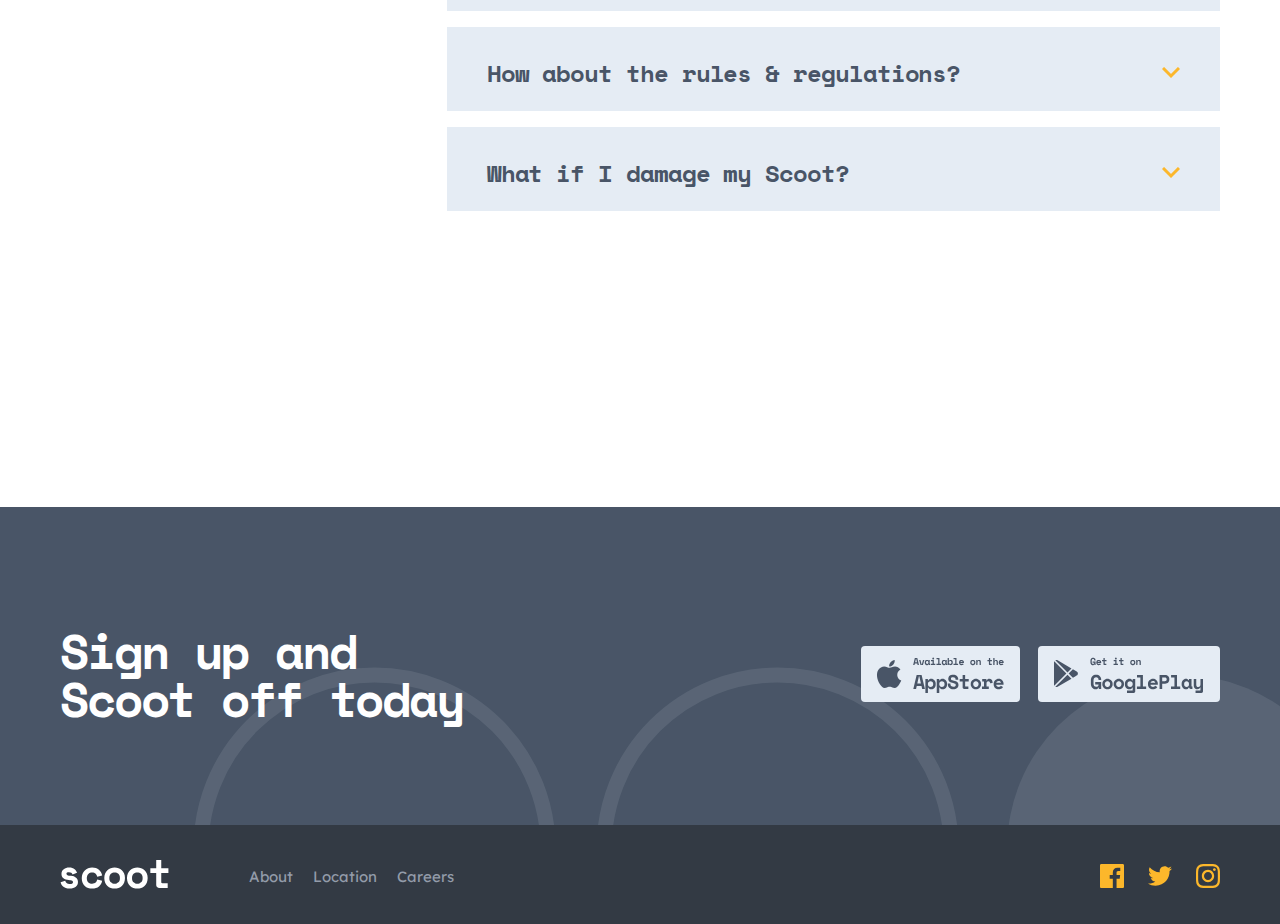
==== commit afc2584d: "petites changements dans cta et nav" ====
--- a/about.html
+++ b/about.html
@@ -254,7 +254,9 @@
     <footer class="footer">
       <div class="container">
         <div class="footer__links">
-          <img src="./assets/scoot.svg" alt="scoot" />
+          <a href="index.html">
+            <img src="./assets/scoot.svg" alt="scoot" />
+          </a>
           <ul class="footer__list">
             <li><a href="./about.html">About</a></li>
             <li><a href="./locations.html">Location</a></li>
--- a/css/about.css
+++ b/css/about.css
@@ -8,13 +8,11 @@
 html {
   font-size: 62.5%;
   overflow-x: hidden;
-  min-width: 100vw;
 }
 
 body {
   font-family: "Lexend Deca", sans-serif;
   overflow-x: hidden;
-  min-width: 100vw;
 }
 body h1,
 body h2,
@@ -194,7 +192,7 @@
     display: none;
   }
   .nav__logo {
-    margin: 0 auto;
+    margin: 0 auto 0 calc(38% - 2rem);
   }
 }
 .btn {
@@ -258,6 +256,7 @@
   background: url("../assets/patterns/semi-circles.svg") no-repeat;
   background-position: 160% 100%;
   background-color: #495567;
+  background-attachment: absolute;
   padding-bottom: 10.2rem;
 }
 
@@ -307,12 +306,8 @@
   }
 }
 @media screen and (max-width: 768px) {
-  .cta .cta__title {
-    width: 30rem;
-  }
-  .cta .cta__title h2 {
-    font-size: 3.2rem;
-    line-height: 3.2rem;
+  .cta {
+    background-position: 50% 100%;
   }
 }
 @media screen and (max-width: 375px) {
@@ -330,6 +325,7 @@
     font-size: 3.2rem;
     line-height: 3.2rem;
     max-width: 30rem;
+    margin-left: 8rem;
   }
   .cta .cta__buttons {
     width: 25.6rem;
@@ -408,7 +404,7 @@
   fill: #e5ecf4;
 }
 
-@media screen and (max-width: 768px) {
+@media screen and (max-width: 375px) {
   .footer__links {
     flex-direction: column;
     margin-top: 6.4rem;
@@ -430,6 +426,7 @@
   background-size: cover;
   background-position: center;
   padding-block: 7.2rem;
+  position: relative;
 }
 
 .design-header .container {
@@ -444,8 +441,12 @@
 
 .design-header .white-circles {
   position: absolute;
-  top: 15rem;
+  top: 7rem;
   right: -3rem;
+}
+
+.white-circles {
+  overflow: hidden;
 }
 
 @media screen and (max-width: 768px) {
@@ -703,6 +704,10 @@
   transition: background 0.25s ease-in-out;
 }
 
+.accordion__item.active img {
+  transform: rotate(180deg);
+}
+
 .accordion__item:hover {
   background-color: #fff4df;
 }
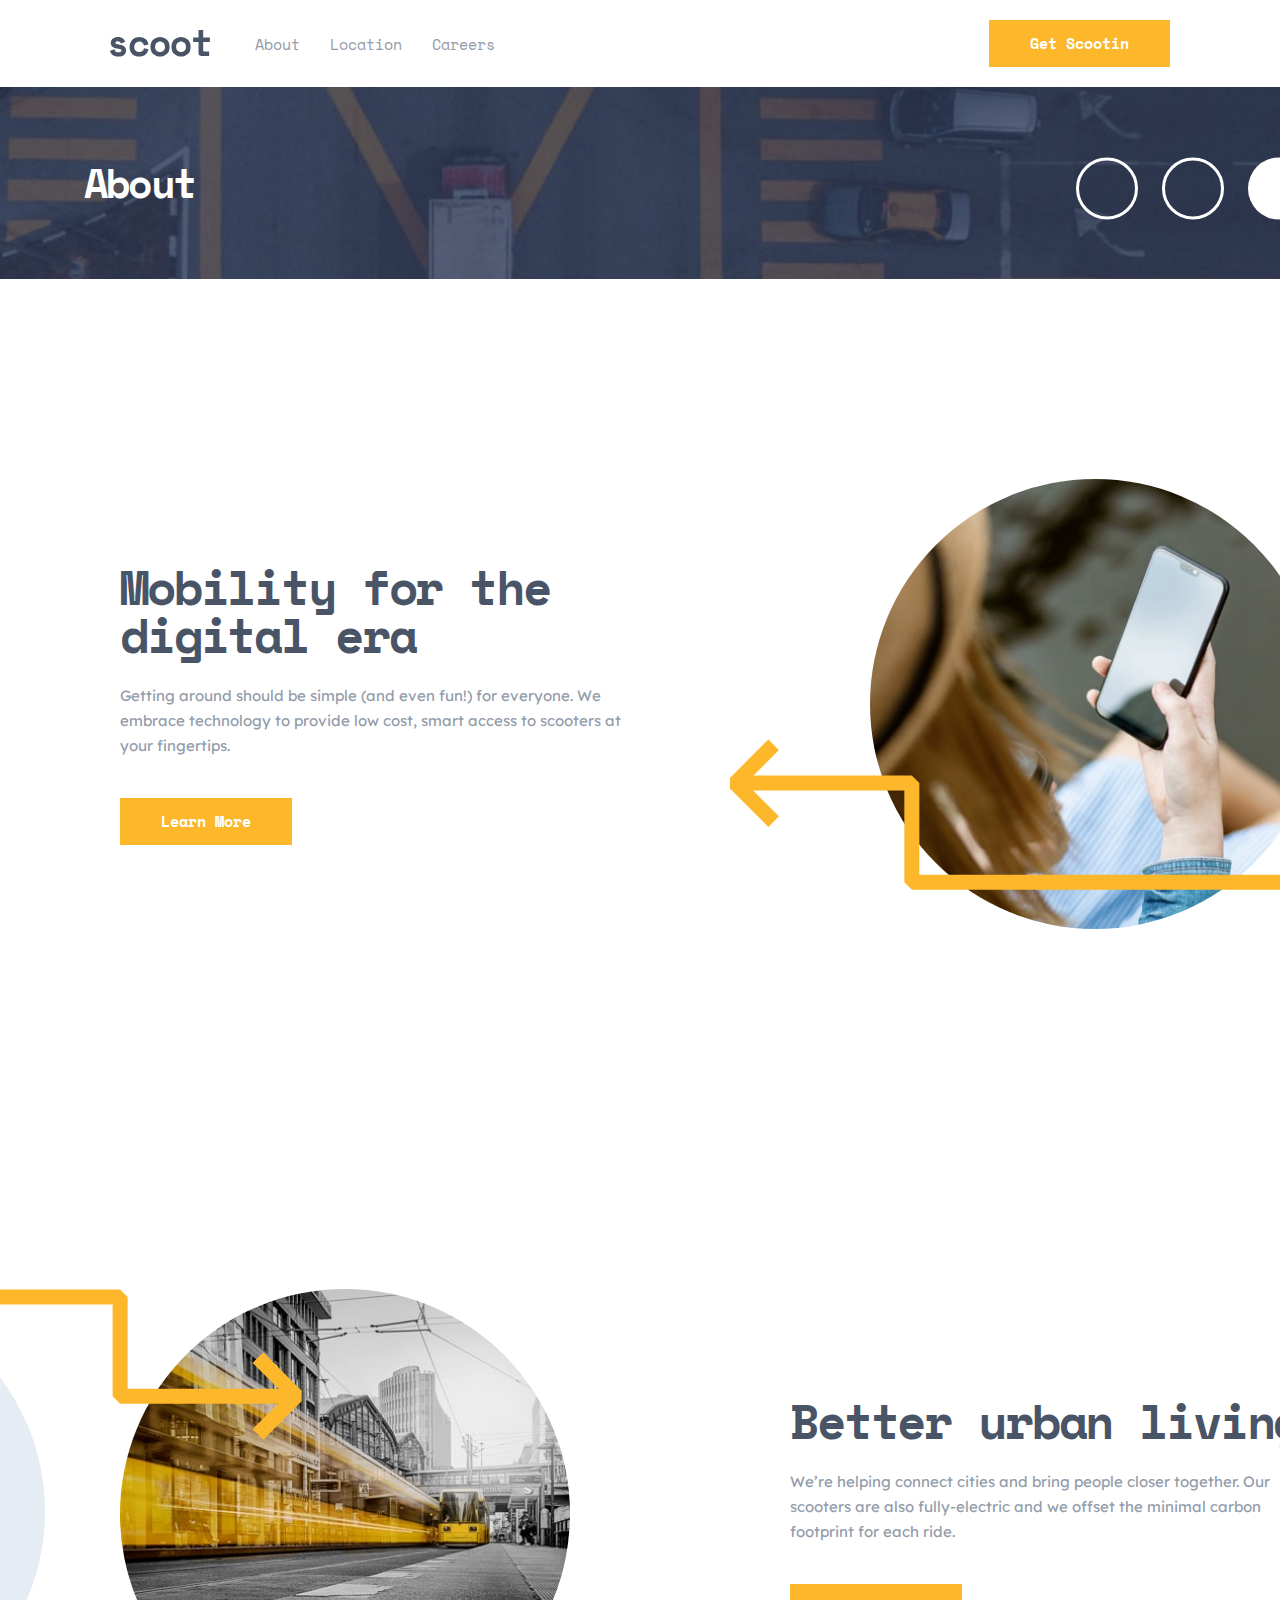
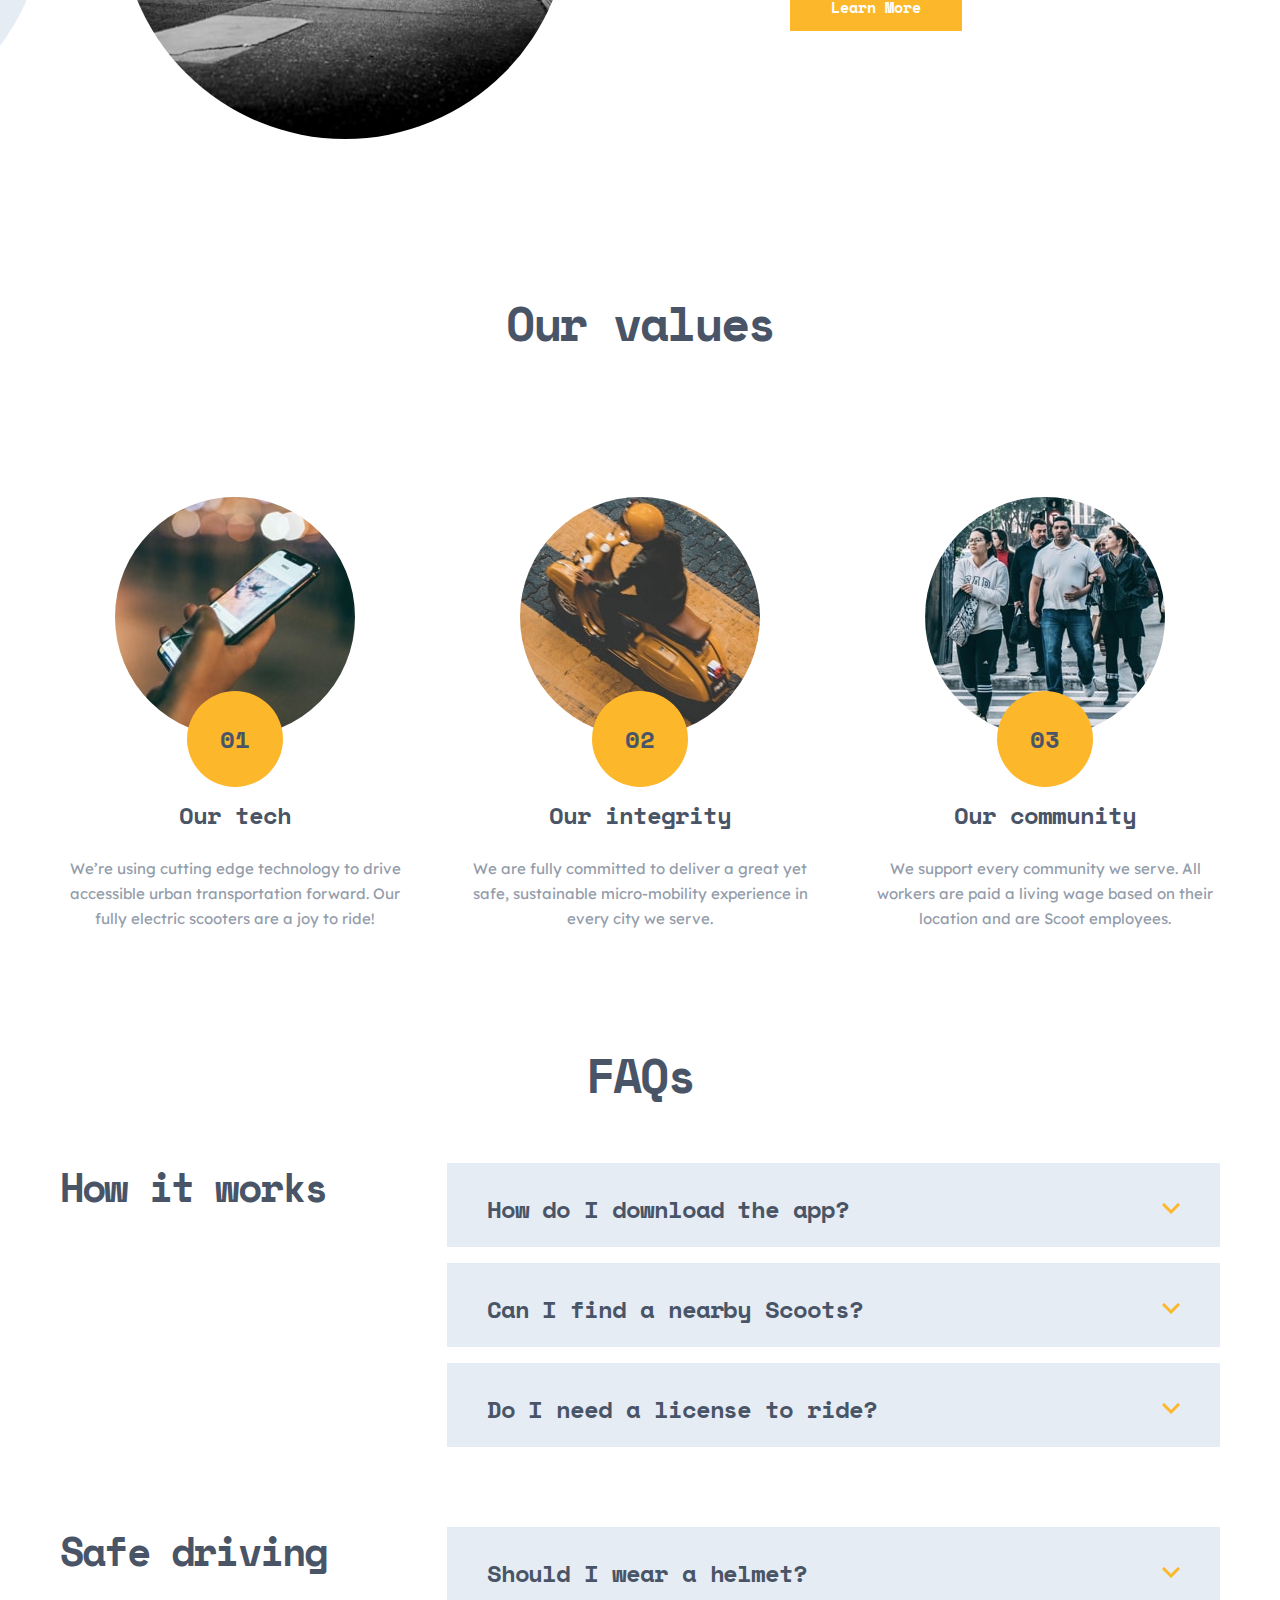
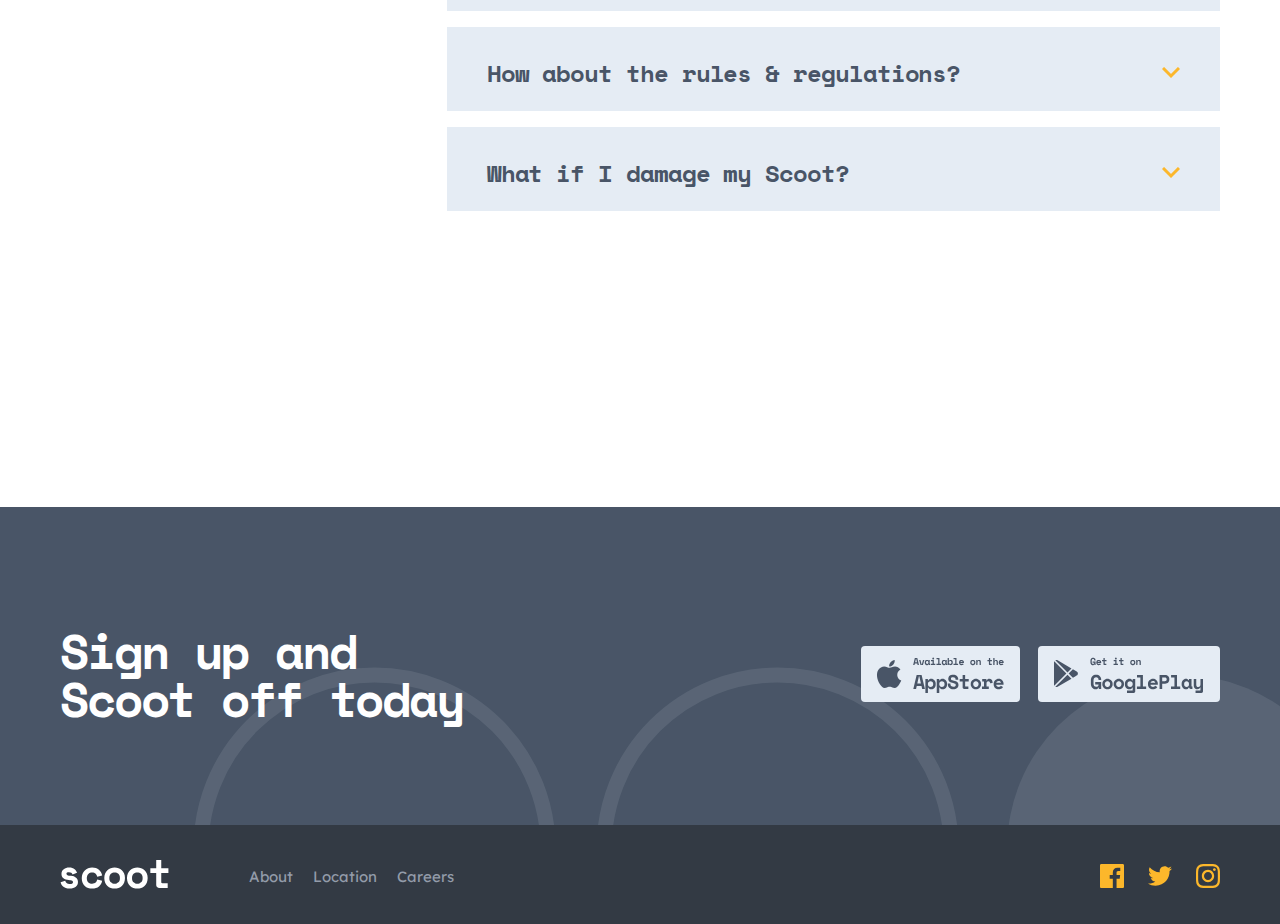
==== commit 3bd70a78: "nav changement" ====
--- a/about.html
+++ b/about.html
@@ -9,7 +9,7 @@
   </head>
   <body>
     <div class="modal"></div>
-
+    <!-- NAVIGATION -->
     <nav class="nav container">
       <button type="button" class="nav__hamburger">
         <span class="sr-only">Toggle navigation menu</span>
@@ -32,6 +32,8 @@
       </ul>
       <a class="btn nav__btn" href="#download">Get Scootin</a>
     </nav>
+
+    <div id="overlay"></div>
 
     <header class="design-header">
       <div class="container">
--- a/css/about.css
+++ b/css/about.css
@@ -92,7 +92,24 @@
   background: #fff;
   padding-block: 2rem;
   z-index: 1;
-  position: relative;
+  position: fixed;
+  top: 0;
+  left: 0;
+  right: 0;
+  max-width: 110rem;
+  width: 100%;
+  transition: top 0.3s ease-in-out;
+  z-index: 9999;
+}
+.nav:before {
+  content: "";
+  position: absolute;
+  top: 0;
+  left: -100vw;
+  right: -100vw;
+  bottom: 0;
+  background: #fff;
+  z-index: -1;
 }
 
 .nav__logo {
@@ -427,6 +444,7 @@
   background-position: center;
   padding-block: 7.2rem;
   position: relative;
+  margin-top: 8.7rem;
 }
 
 .design-header .container {
